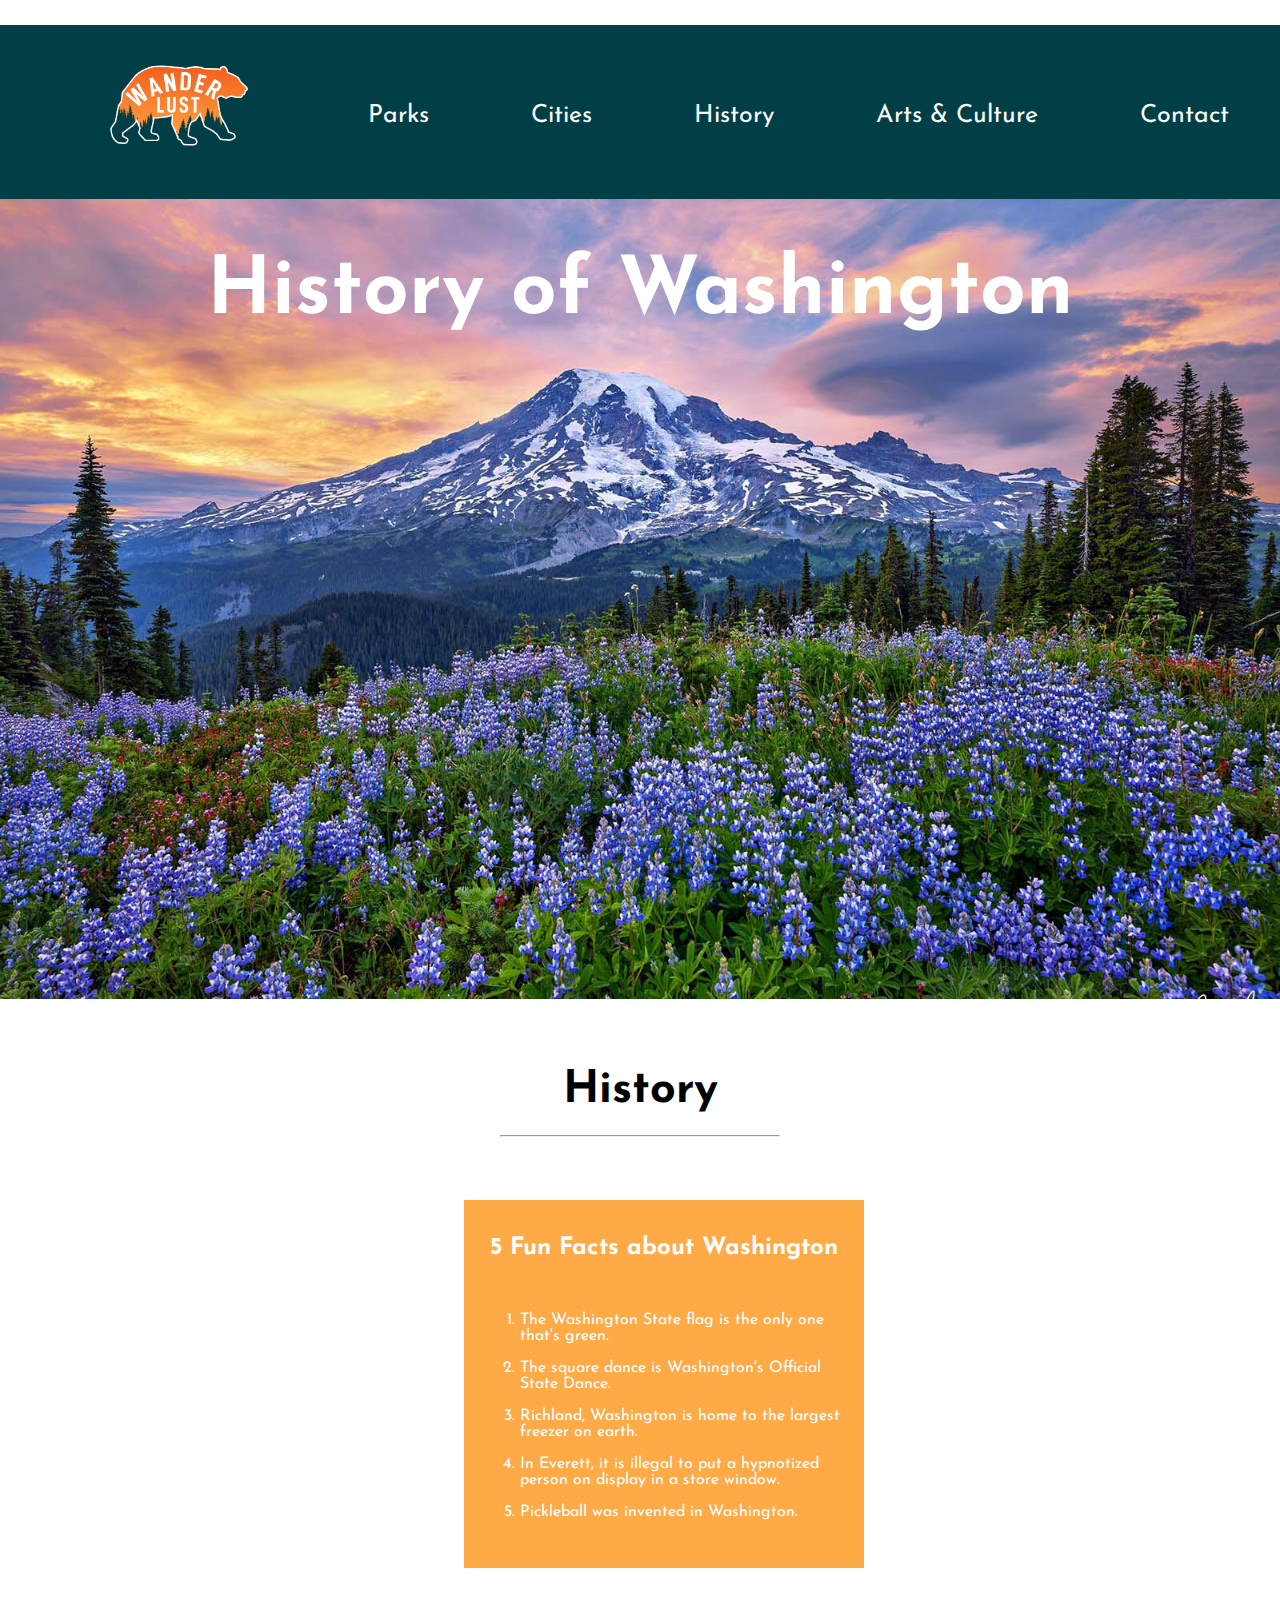
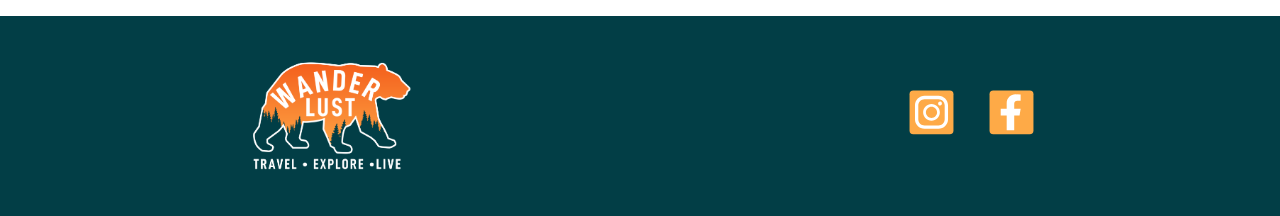
==== arts-and-culture.html @ be588393 "staged nav/footer on remaining pages" ====
<!DOCTYPE html>
<html lang="en">

<head>
    <meta charset="UTF-8">
    <meta name="viewport" content="width=device-width, initial-scale=1.0">
    <link rel="preconnect" href="https://fonts.googleapis.com">
    <link rel="preconnect" href="https://fonts.gstatic.com" crossorigin>
    <link href="https://fonts.googleapis.com/css2?family=Josefin+Sans:ital,wght@0,100..700;1,100..700&display=swap"
        rel="stylesheet">
    <link rel="stylesheet" href="style.css">
    <title>Explore Washington</title>
</head>

<body>
    <section class="nav-section">
        <!--- Nav tag -->
        <nav>
            <ul class="nav-bar">
                <li class="nav-element"><a href="index.html"><img id="nav-logo" src="/img/Wanderlust_Logo_Nav.png"
                            alt="website logo. bear shilloette, with mountains and trees inside of it."></a></li>
                <!-- Externally links to  https://parks.wa.gov"-->
                <li class="nav-element"><a href="https://parks.wa.gov/" target="_blank">Parks</a></li>
                <li class="nav-element"><a href="cities.html">Cities</a></li>
                <li class="nav-element"><a href="history.html">History</a></li>
                <li class="nav-element"><a href="arts-and-culture.html">Arts & Culture</a></li>
                <li class="nav-element"><a href="contact-us.html">Contact</a></li>

            </ul>
        </nav>
    </section>
    <section class="hero-section">

        <!---Header tag -->
        <header>
            <h1>History of Washington</h1>
        </header>

    </section>
    <section class="content-section">
        <div class="content-header">

            <h2>History</h2>
            <hr class="content-hr">
        </div>
        <div class="content-box">
            <div class="content-main">

            </div>
            <aside class="content-aside">
                <h2 class="aside-h2">5 Fun Facts about Washington</h2>
                <ol>
                    <li class="aside-li-item">The Washington State flag is the only one that's green.</li>
                    <li class="aside-li-item">The square dance is Washington's Official State Dance.</li>
                    <li class="aside-li-item">Richland, Washington is home to the largest freezer on earth.</li>
                    <li class="aside-li-item">In Everett, it is illegal to put a hypnotized person on display in a store
                        window.</li>
                    <li class="aside-li-item">Pickleball was invented in Washington.</li>
                </ol>
            </aside>
        </div>

    </section>

    <footer>
        <img id="footer-logo" src="img/Wanderlust_Logo_Footer.png" alt="bear logo">
        <div>
            <img class="instagram-logo" src="WanderLust_IG.svg" alt="orange instagram logo">
            <img class="facebook-logo" src="WanderLust-FB.svg" alt="orange facebook logo">
        </div>
    </footer>
</body>

</html>
---- style.css ----
*,
*::before,
*::after {
  box-sizing: border-box;
}

*{
   font-family: "Josefin Sans", sans-serif;
   
}

html,
body {
  margin: 0;
  padding: 0;
}



:root{
 --primary-color: #10330B;
 --secondary-color: #023E46;
 --tertiary-color: #1C676A;
 --orange-1: #A54610;
 --hover: #FEAA47;

}
.container{
    display: flex;
    flex-direction: column;
    align-items: center;
    justify-content: center;
}

.column{
    display: flex;
    flex-direction: column;
    align-items: center;
    justify-content: center;
}

#nav-logo{
    width: 175px;
    height: 175px;
}

#footer-logo{
    width: 200px;
    height: 200px;
}

.nav-bar{
    display: flex;
    flex-direction: row;
    justify-content: space-around;
    align-items: center;
    background-color: var(--secondary-color);
    font-size: 25px;
    
}

.nav-element{
    color: #fff;
    text-decoration: none;
    list-style-type: none;
}

.nav-element a{
    color: #fff;
    text-decoration: none;

}
.nav-element a:hover{
    color: var(--hover);
} 

.hero-section{
  background-image: url(img/hero-img.jpg);
  background-size: cover;
  width: 100vw;
  height: 800px;
  margin-top: -2rem;
  display: flex;
  justify-content: center;
  font-size: 40px;
  color: #fff;
} 


.content-header{
    margin-top: 2rem;
    display: flex;
    flex-direction: column;
    align-items: center;
    font-size: 30px;
}
.content-hr{
    margin-top: -1rem;
    width: 280px;
    color: var(--orange-1);
}
.content-box{
    margin-top: 3rem;
    margin-bottom: 3rem;
    display: flex;
    flex-direction: row;
    justify-content: center;
}
.content-main{
    max-width: 900px;
    margin-right: 2rem;
    color: var(--tertiary-color)
}
.content-aside{
    margin-left: 1rem;
    background-color: var(--hover);
    max-width: 400px;
    display: flex;
    flex-direction: column;
    align-items: center;
    padding: 1rem;
    color: #fff;
}

.aside-li-item{
    margin-top: 1rem;
    margin-bottom: 1rem;
}

.card-box{
    display: flex;
    flex-direction: row;
    justify-content: center;
    align-items: center;
    margin-right: 2rem;
    
}
.card{
    display: flex;
    flex-direction: row;
    justify-content: center;
    align-items: center;
    margin: 2rem;
    width: 250px;
    height: 250px;
    border-radius: 15px;
    color: #fff;
    font-size: 24px;
    box-shadow: 0px 4px 8px 0px rgba(0, 0, 0, 0.2);
}
.card a{
    color: #fff;
    text-decoration: none;
}

.card a:hover{
     color: var(--hover);
     
}

.card:hover{
    background-color: var(--hover);
    transform: scale(1.1);
    transition: 0.5s;
    font-size: 30px;
}

.parks{
    background-image: url(img/parks-img.jpg);
    background-size: cover;
    
}

.cities{
    background-image: url(img/cities-img.jpg);
    background-size: cover;
}

.history{
    background-image: url(img/history-img.jpg);
    background-size: cover;
}

.culture{
    background-image: url(img/culture-img.jpg);
    background-size: cover;
}




/** Cities Styling **/

.cities-hero-section{
    background-image: url(img/cities-hero-img.png);
    background-size: cover;
    width: 100vw;
    height: 650px;
    margin-top: -2rem;
    display: flex;
    justify-content: center;
    font-size: 40px;
    color: #fff;
}

.city-card{
    display: flex;
    flex-direction: row;
    justify-content: center;
    margin-bottom: 3rem;
    
}

.city-img{
    width: 600px;
    max-height: 337.25px;
}
.cities-main{
    max-width: 1200px;
    color: var(--tertiary-color);
}
.city-content{
    display: flex;
    flex-direction: column;
    justify-content: center;
    margin-left: 2rem;
    margin-right: 2rem;
    max-width: 600px;
}

footer{
    background-color: var(--secondary-color);
    display: flex;
    justify-content: space-around;
    align-items: center;
}


.instagram-logo{
    height: 75px;
    width: 75px;
}

.facebook-logo{
    height: 75px;
    width: 75px;
}


/**Contact Us Form Styling **/

.contact-us-form{
    width: 600px;
    background-color: var(--tertiary-color);
    color: #fff;
}
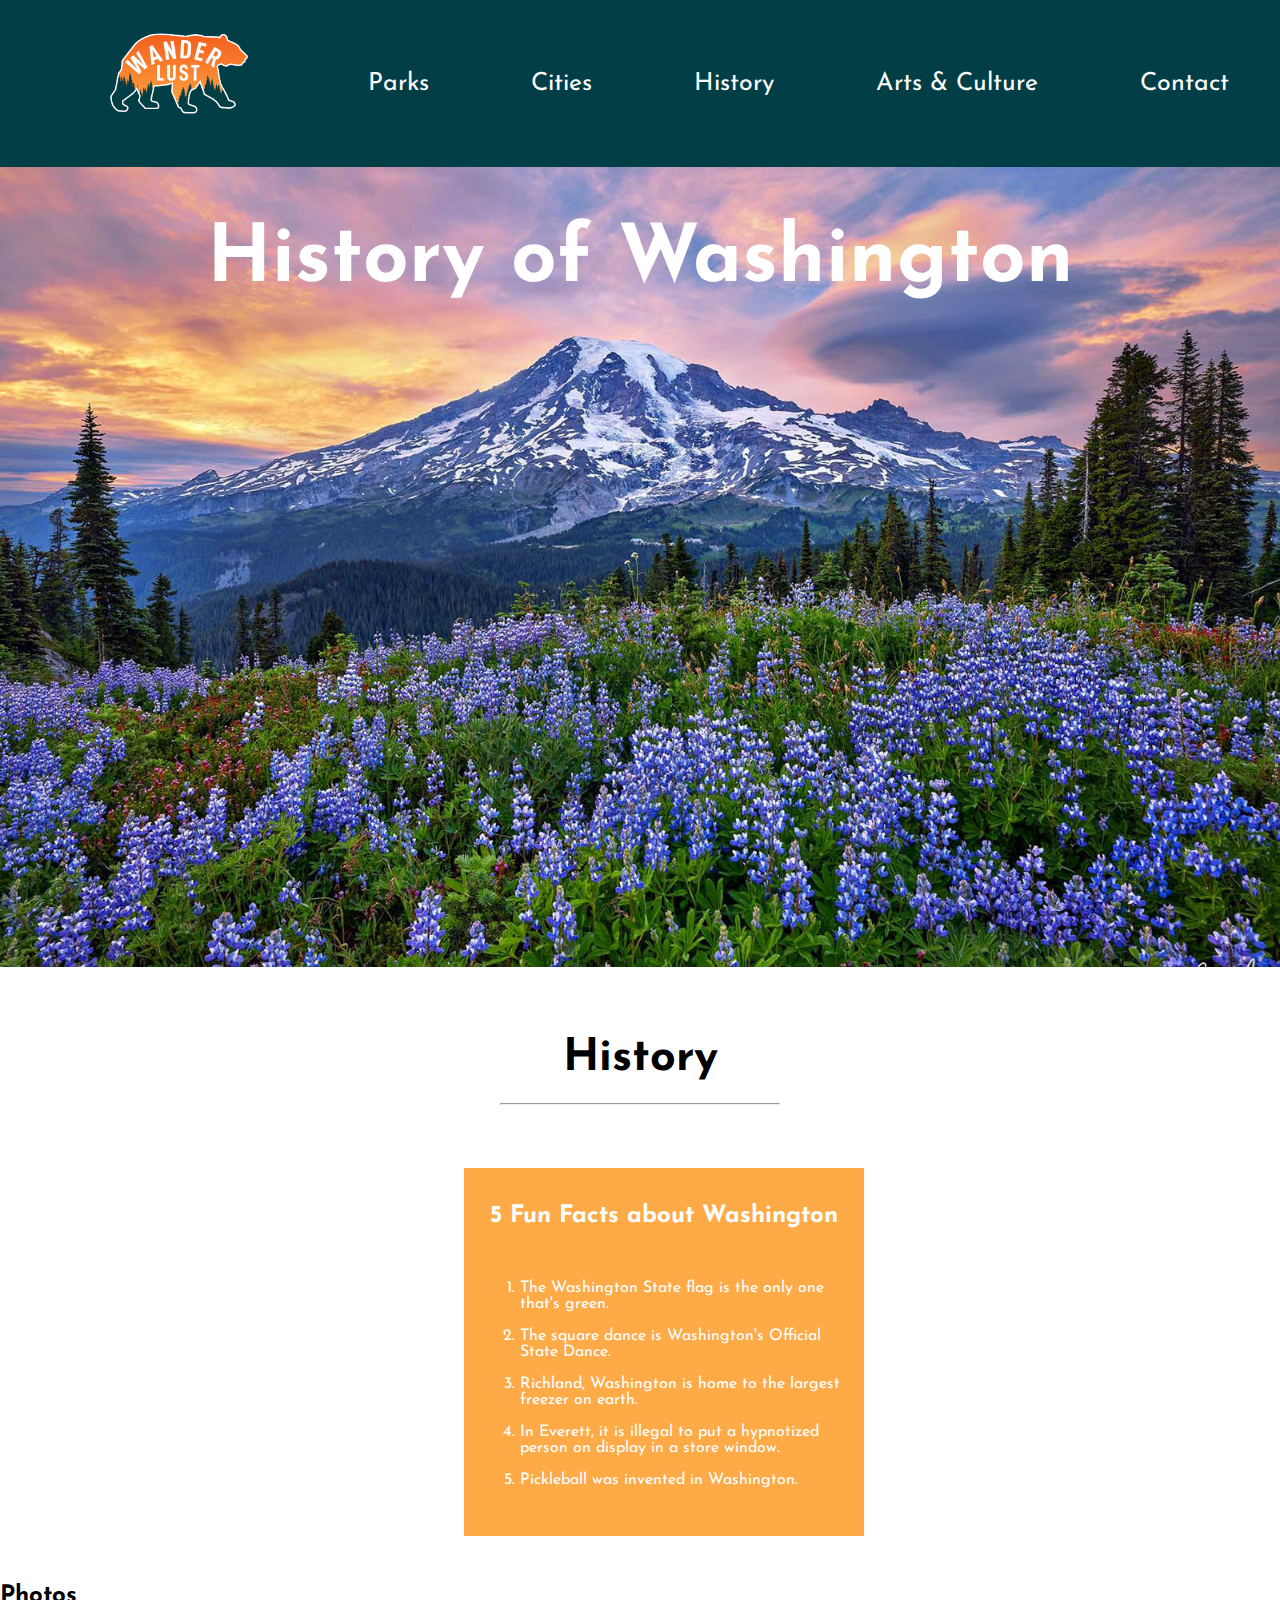
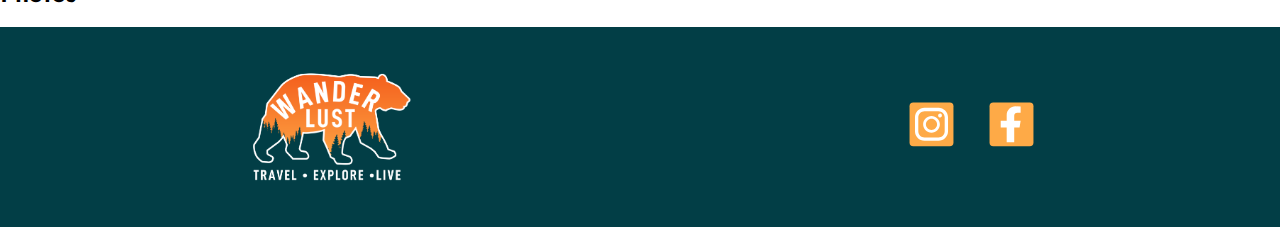
==== commit c9f5f750: "Started Arts & culture page" ====
--- a/arts-and-culture.html
+++ b/arts-and-culture.html
@@ -13,7 +13,7 @@
 </head>
 
 <body>
-    <section class="nav-section">
+    <header class="nav-section">
         <!--- Nav tag -->
         <nav>
             <ul class="nav-bar">
@@ -28,14 +28,9 @@
 
             </ul>
         </nav>
-    </section>
+    </header>
     <section class="hero-section">
-
-        <!---Header tag -->
-        <header>
-            <h1>History of Washington</h1>
-        </header>
-
+        <h1>History of Washington</h1>
     </section>
     <section class="content-section">
         <div class="content-header">
@@ -61,7 +56,15 @@
         </div>
 
     </section>
+    <!---Photo Gallery made with HTML Table--->
+    <section class="photo-table">
+        <table>
+            <tr>
+                <H2>Photos</H2>
+            </tr>
 
+        </table>
+    </section>
     <footer>
         <img id="footer-logo" src="img/Wanderlust_Logo_Footer.png" alt="bear logo">
         <div>
--- a/style.css
+++ b/style.css
@@ -49,6 +49,9 @@
 #footer-logo{
     width: 200px;
     height: 200px;
+}
+.nav-section{
+    margin-top: -2rem;
 }
 
 .nav-bar{
@@ -230,6 +233,21 @@
     max-width: 600px;
 }
 
+
+.history-hero-section{
+    background-image: url(img/history-hero.jpg);
+    background-size: cover;
+    width: 100vw;
+    height: 650px;
+    margin-top: -2rem;
+    display: flex;
+    justify-content: center;
+    font-size: 40px;
+    color: #fff;
+
+}
+
+/** Footer Styling **/
 footer{
     background-color: var(--secondary-color);
     display: flex;
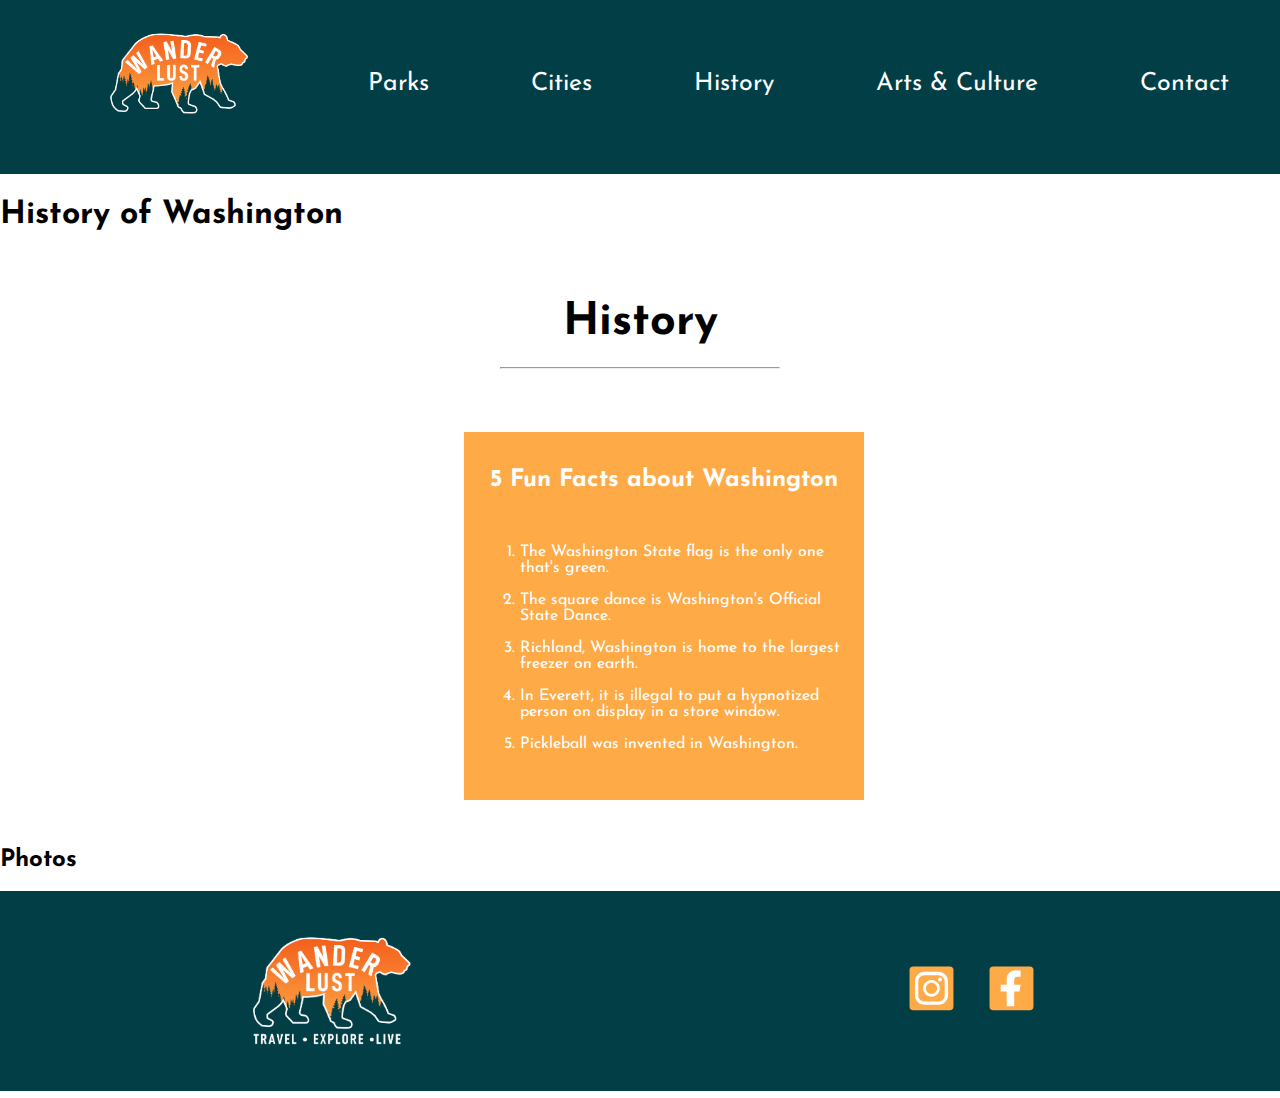
==== commit c434fa2e: "removed hieght" ====
--- a/arts-and-culture.html
+++ b/arts-and-culture.html
@@ -17,7 +17,7 @@
         <!--- Nav tag -->
         <nav>
             <ul class="nav-bar">
-                <li class="nav-element"><a href="index.html"><img id="nav-logo" src="/img/Wanderlust_Logo_Nav.png"
+                <li class="nav-element"><a href="index.html"><img id="nav-logo" src="img/Wanderlust-logo-nav.png"
                             alt="website logo. bear shilloette, with mountains and trees inside of it."></a></li>
                 <!-- Externally links to  https://parks.wa.gov"-->
                 <li class="nav-element"><a href="https://parks.wa.gov/" target="_blank">Parks</a></li>
--- a/style.css
+++ b/style.css
@@ -61,7 +61,6 @@
     align-items: center;
     background-color: var(--secondary-color);
     font-size: 25px;
-    
 }
 
 .nav-element{
@@ -79,7 +78,7 @@
     color: var(--hover);
 } 
 
-.hero-section{
+/**.hero-section{
   background-image: url(img/hero-img.jpg);
   background-size: cover;
   width: 100vw;
@@ -89,8 +88,28 @@
   justify-content: center;
   font-size: 40px;
   color: #fff;
-} 
-
+} **/
+
+/**  Hero Section Styling  for requiements **/
+.hero-image {
+    background-image: url("img/hero-img.jpg");
+    width: 100vw;
+    height: 850px;
+    margin-top: -2rem;
+    background-repeat: no-repeat;
+    background-size: cover;
+    position: relative;
+  }
+
+  .hero-text {
+    text-align: center;
+    position: absolute;
+    top: 10%;
+    left: 50%;
+    transform: translate(-50%, -50%);
+    color: white;
+    font-size: 40px;
+  }
 
 .content-header{
     margin-top: 2rem;
@@ -112,11 +131,13 @@
     justify-content: center;
 }
 .content-main{
+    float: left;
     max-width: 900px;
     margin-right: 2rem;
     color: var(--tertiary-color)
 }
 .content-aside{
+    float: right;
     margin-left: 1rem;
     background-color: var(--hover);
     max-width: 400px;
@@ -233,6 +254,28 @@
     max-width: 600px;
 }
 
+.table-section{
+    display: flex;
+    flex-direction: column;
+    justify-content: center;
+    
+}
+
+.city-table{
+    display: flex;
+    flex-direction: column;
+    justify-content: center;
+    align-items: center;
+    margin-bottom: 2rem;
+    color: var(--secondary-color);
+}
+
+td{
+    padding: 10px;
+    text-align: center;
+    border: 1px solid #ddd;
+}
+/** History Styling **/
 
 .history-hero-section{
     background-image: url(img/history-hero.jpg);
@@ -247,6 +290,15 @@
 
 }
 
+/**Contact Us Form Styling **/
+
+.contact-us-form{
+    width: 600px;
+    background-color: var(--tertiary-color);
+    color: #fff;
+}
+
+
 /** Footer Styling **/
 footer{
     background-color: var(--secondary-color);
@@ -266,11 +318,3 @@
     width: 75px;
 }
 
-
-/**Contact Us Form Styling **/
-
-.contact-us-form{
-    width: 600px;
-    background-color: var(--tertiary-color);
-    color: #fff;
-}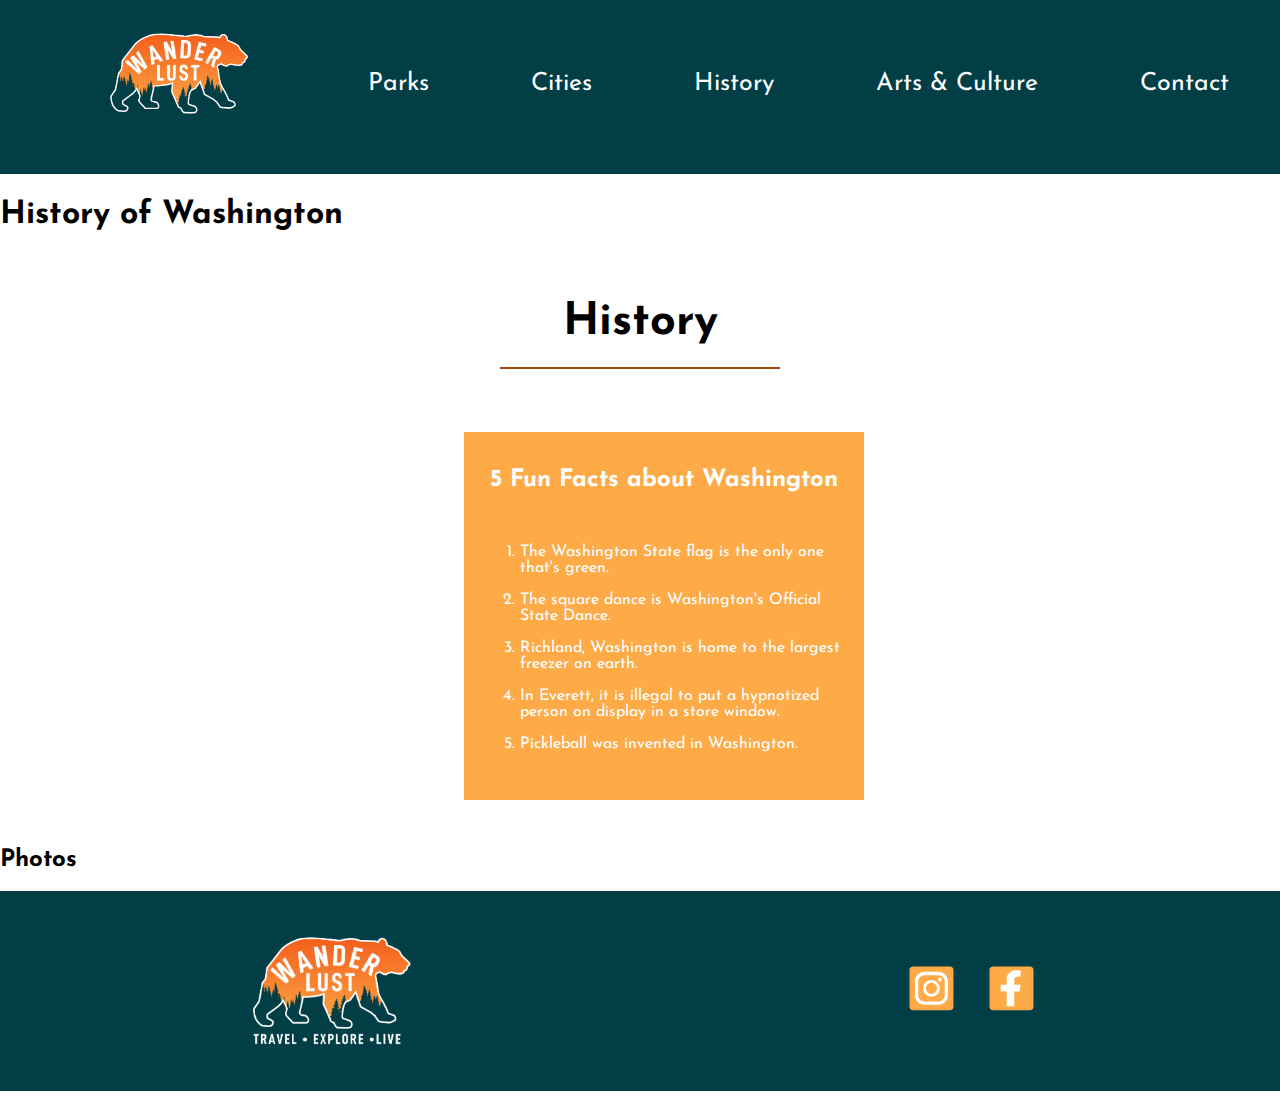
==== commit 2bb0e404: "fixed line rules and title tags" ====
--- a/arts-and-culture.html
+++ b/arts-and-culture.html
@@ -9,7 +9,7 @@
     <link href="https://fonts.googleapis.com/css2?family=Josefin+Sans:ital,wght@0,100..700;1,100..700&display=swap"
         rel="stylesheet">
     <link rel="stylesheet" href="style.css">
-    <title>Explore Washington</title>
+    <title>Explore Washington | Arts & Culture</title>
 </head>
 
 <body>
--- a/style.css
+++ b/style.css
@@ -121,8 +121,11 @@
 .content-hr{
     margin-top: -1rem;
     width: 280px;
-    color: var(--orange-1);
-}
+    background-color: var(--orange-1);
+    height: 2px;
+    border: none;
+}
+
 .content-box{
     margin-top: 3rem;
     margin-bottom: 3rem;
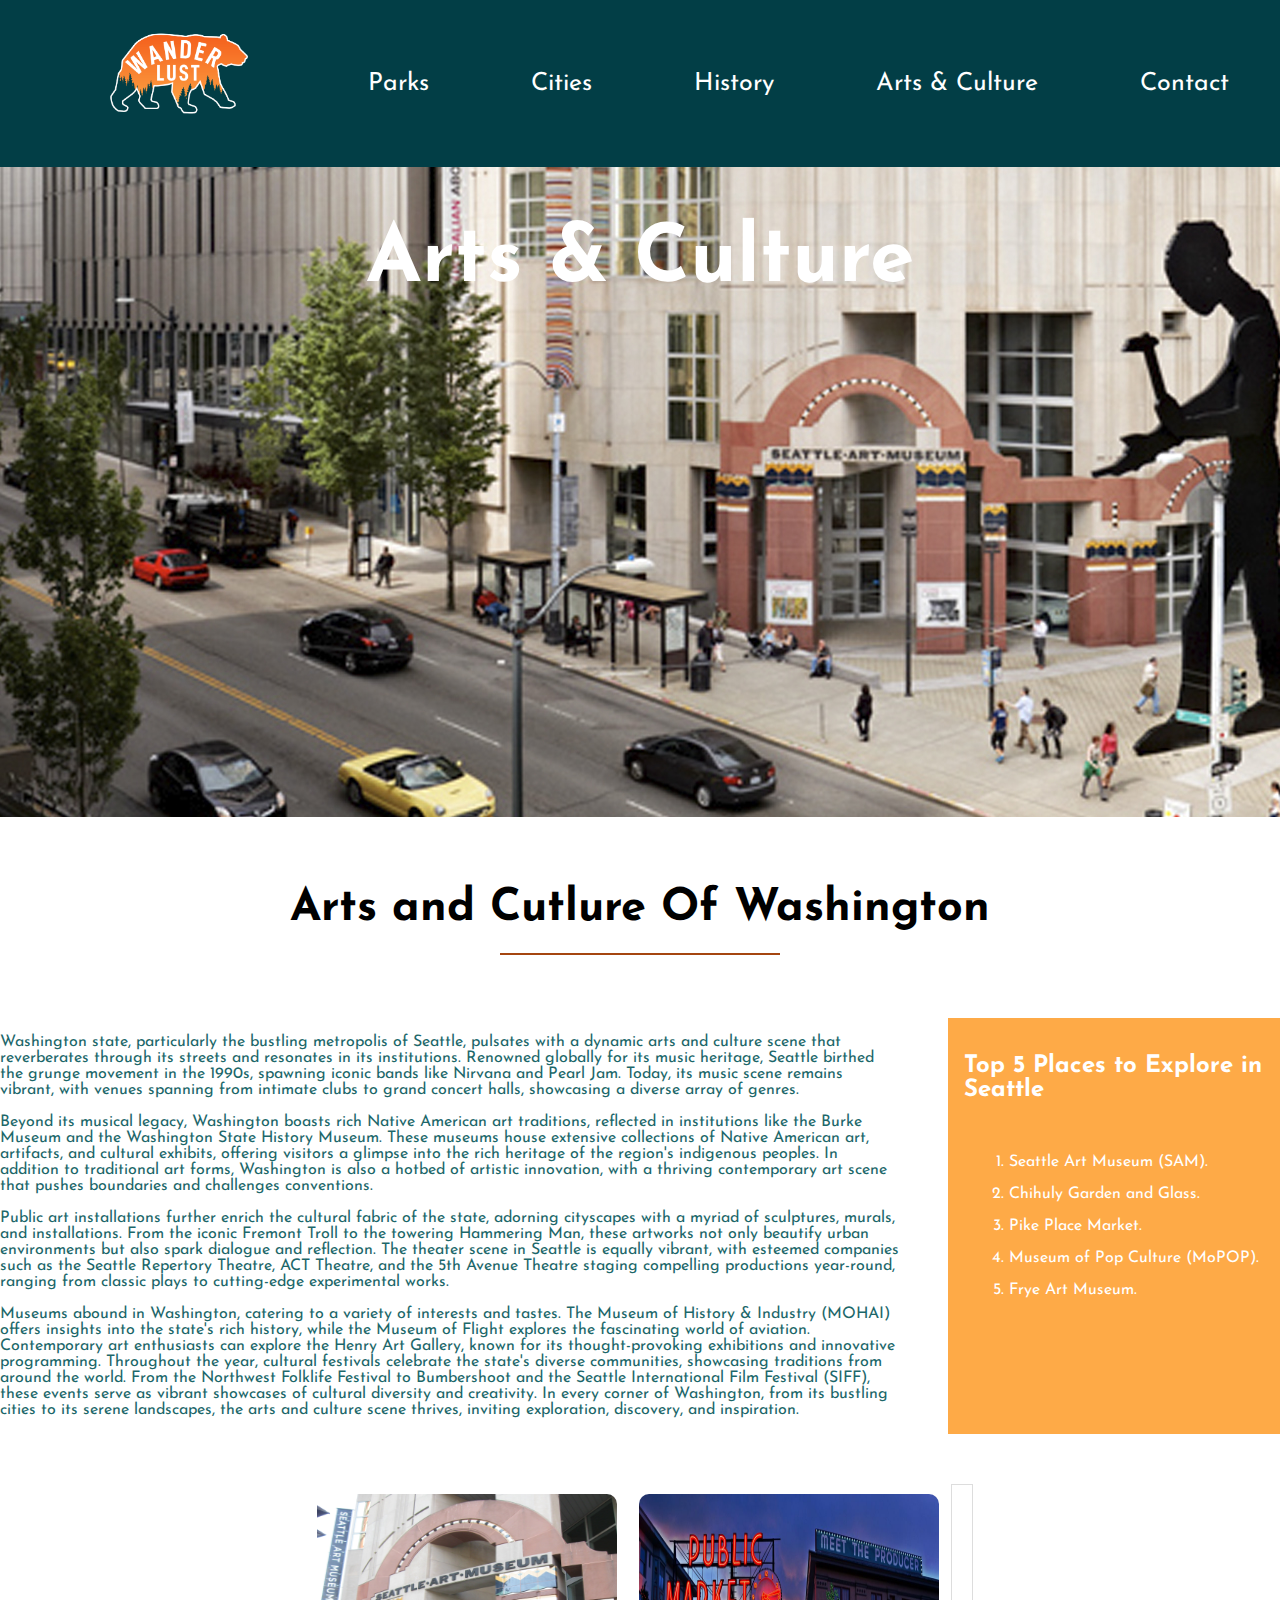
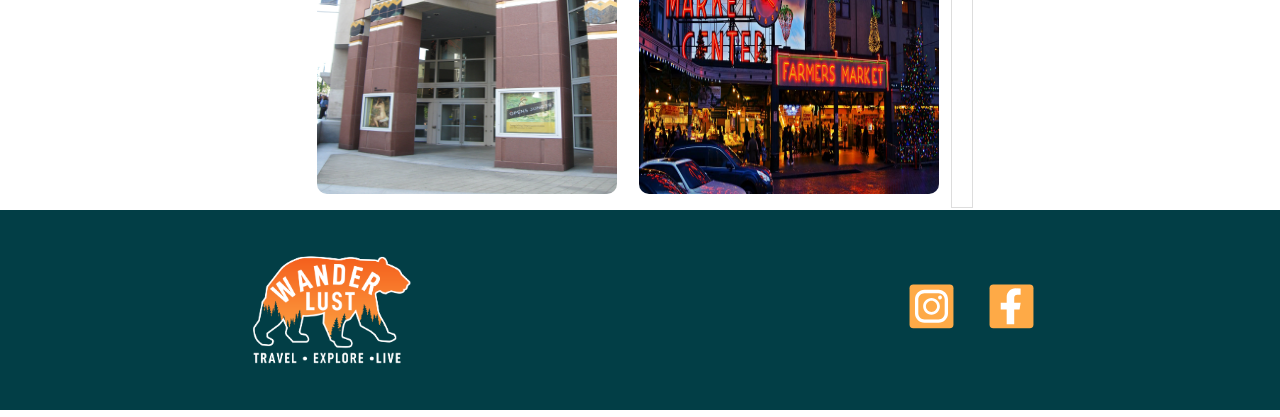
==== commit 5de0cb6b: "Started building arts and Culture page" ====
--- a/arts-and-culture.html
+++ b/arts-and-culture.html
@@ -29,40 +29,66 @@
             </ul>
         </nav>
     </header>
-    <section class="hero-section">
-        <h1>History of Washington</h1>
+    <section class="arts-hero-section">
+        <h1>Arts & Culture </h1>
     </section>
     <section class="content-section">
         <div class="content-header">
 
-            <h2>History</h2>
+            <h2>Arts and Cutlure Of Washington</h2>
             <hr class="content-hr">
         </div>
         <div class="content-box">
             <div class="content-main">
-
+                <p>Washington state, particularly the bustling metropolis of Seattle, pulsates with a dynamic arts and
+                    culture scene that reverberates through its streets and resonates in its institutions. Renowned
+                    globally for its music heritage, Seattle birthed the grunge movement in the 1990s, spawning iconic
+                    bands like Nirvana and Pearl Jam. Today, its music scene remains vibrant, with venues spanning from
+                    intimate clubs to grand concert halls, showcasing a diverse array of genres.</p>
+                <p>Beyond its musical legacy, Washington boasts rich Native American art traditions, reflected in
+                    institutions like the Burke Museum and the Washington State History Museum. These museums house
+                    extensive collections of Native American art, artifacts, and cultural exhibits, offering visitors a
+                    glimpse into the rich heritage of the region's indigenous peoples. In addition to traditional art
+                    forms, Washington is also a hotbed of artistic innovation, with a thriving contemporary art scene
+                    that pushes boundaries and challenges conventions.</p>
+                <p>Public art installations further enrich the cultural fabric of the state, adorning cityscapes with a
+                    myriad of sculptures, murals, and installations. From the iconic Fremont Troll to the towering
+                    Hammering Man, these artworks not only beautify urban environments but also spark dialogue and
+                    reflection. The theater scene in Seattle is equally vibrant, with esteemed companies such as the
+                    Seattle Repertory Theatre, ACT Theatre, and the 5th Avenue Theatre staging compelling productions
+                    year-round, ranging from classic plays to cutting-edge experimental works.</p>
+                <p>Museums abound in Washington, catering to a variety of interests and tastes. The Museum of History &
+                    Industry (MOHAI) offers insights into the state's rich history, while the Museum of Flight explores
+                    the fascinating world of aviation. Contemporary art enthusiasts can explore the Henry Art Gallery,
+                    known for its thought-provoking exhibitions and innovative programming. Throughout the year,
+                    cultural festivals celebrate the state's diverse communities, showcasing traditions from around the
+                    world. From the Northwest Folklife Festival to Bumbershoot and the Seattle International Film
+                    Festival (SIFF), these events serve as vibrant showcases of cultural diversity and creativity. In
+                    every corner of Washington, from its bustling cities to its serene landscapes, the arts and culture
+                    scene thrives, inviting exploration, discovery, and inspiration.</p>
             </div>
             <aside class="content-aside">
-                <h2 class="aside-h2">5 Fun Facts about Washington</h2>
+                <h2 class="aside-h2">Top 5 Places to Explore in Seattle</h2>
                 <ol>
-                    <li class="aside-li-item">The Washington State flag is the only one that's green.</li>
-                    <li class="aside-li-item">The square dance is Washington's Official State Dance.</li>
-                    <li class="aside-li-item">Richland, Washington is home to the largest freezer on earth.</li>
-                    <li class="aside-li-item">In Everett, it is illegal to put a hypnotized person on display in a store
-                        window.</li>
-                    <li class="aside-li-item">Pickleball was invented in Washington.</li>
+                    <li class="aside-li-item">Seattle Art Museum (SAM).</li>
+                    <li class="aside-li-item">Chihuly Garden and Glass.</li>
+                    <li class="aside-li-item">Pike Place Market.</li>
+                    <li class="aside-li-item">Museum of Pop Culture (MoPOP).</li>
+                    <li class="aside-li-item">Frye Art Museum.</li>
                 </ol>
             </aside>
         </div>
 
     </section>
-    <!---Photo Gallery made with HTML Table--->
-    <section class="photo-table">
-        <table>
+    <section class="photo-table-section">
+        <table class="photo-table">
             <tr>
-                <H2>Photos</H2>
+                <td class="arts-td"><img src="img/table-img-1.jpg" alt="Seattle art musem entrance" class="table-img">
+                </td>
+                <td class="arts-td"><img src="img/table-img-2.jpg" alt="Pikes place market at night" class="table-img">
+                </td>
+                <td></td>
             </tr>
-
         </table>
     </section>
     <footer>
--- a/style.css
+++ b/style.css
@@ -256,6 +256,18 @@
     margin-right: 2rem;
     max-width: 600px;
 }
+.cities-aside{
+    float: right;
+    margin-left: 1rem;
+    background-color: var(--hover);
+    max-width: 400px;
+    height: 380px;
+    display: flex;
+    flex-direction: column;
+    align-items: center;
+    padding: 1rem;
+    color: #fff;
+}
 
 .table-section{
     display: flex;
@@ -293,15 +305,105 @@
 
 }
 
+/** Arts & Culture**/
+.arts-hero-section{
+    background-image: url(img/arts-hero.png);
+    background-size: cover;
+    width: 100vw;
+    height: 650px;
+    margin-top: -2rem;
+    display: flex;
+    justify-content: center;
+    font-size: 40px;
+    color: #fff;
+
+}
+
+.photo-table-section{
+    display: flex;
+    flex-direction: column;
+    align-items: center;
+    justify-content: center;
+}
+
+
+.photo-table{
+    border: none;
+}
+
+.arts-td{
+    border: none;
+}
+
+.table-img{
+    width: 300px;
+    height: 300px;
+    border-radius: 10px;
+}
 /**Contact Us Form Styling **/
 
 .contact-us-form{
-    width: 600px;
+    display: flex;
+    flex-direction: column;
+    justify-content: center;
+    align-items: center;
+    width: 650px;
     background-color: var(--tertiary-color);
     color: #fff;
 }
 
-
+form{
+    padding: 4rem;
+}
+
+.input-label{
+    font-size: 18px;
+    margin-bottom: 20px;
+    text-transform: uppercase;
+}
+.input-feild{
+    margin-bottom: 1rem;
+    width: 400px;
+    height: 30px;   
+}
+
+.text-feild{
+    margin-bottom: 1rem;
+    width: 400px;
+    height: 300px;
+}
+
+.submit-btn{
+    width: 180px;
+    height: 40px;
+    color: #fff;
+    background-color: var(--hover);
+    border: none;
+}
+
+.contact-us-aside{
+    float: right;
+    margin-left: 1rem;
+    background-color: var(--hover);
+    max-width: 400px;
+    height: 200px;
+    display: flex;
+    flex-direction: column;
+    align-items: center;
+    padding: 1rem;
+    color: #fff;
+}
+.contact-hero-section{
+    background-image: url(img/contact-us-hero.jpg);
+    background-size: cover;
+    width: 100vw;
+    height: 650px;
+    margin-top: -2rem;
+    display: flex;
+    justify-content: center;
+    font-size: 40px;
+    color: #fff;
+}
 /** Footer Styling **/
 footer{
     background-color: var(--secondary-color);
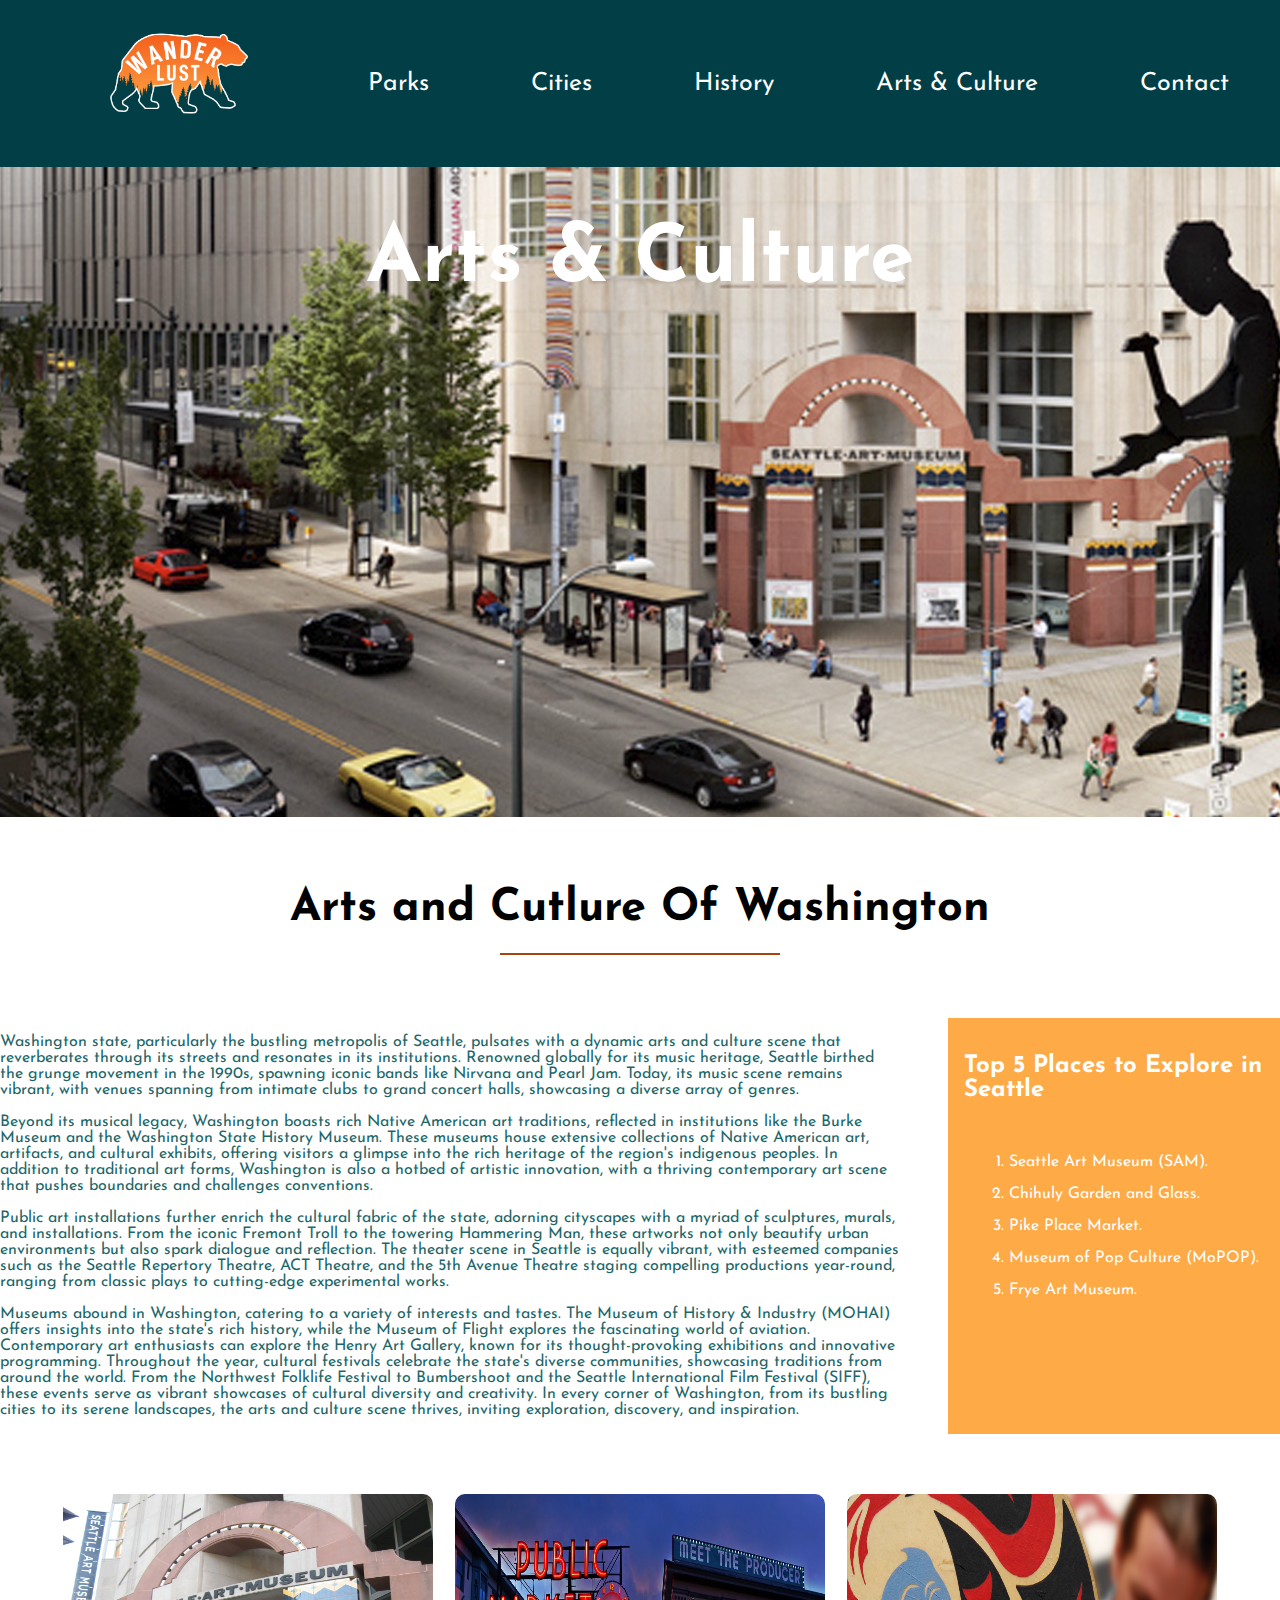
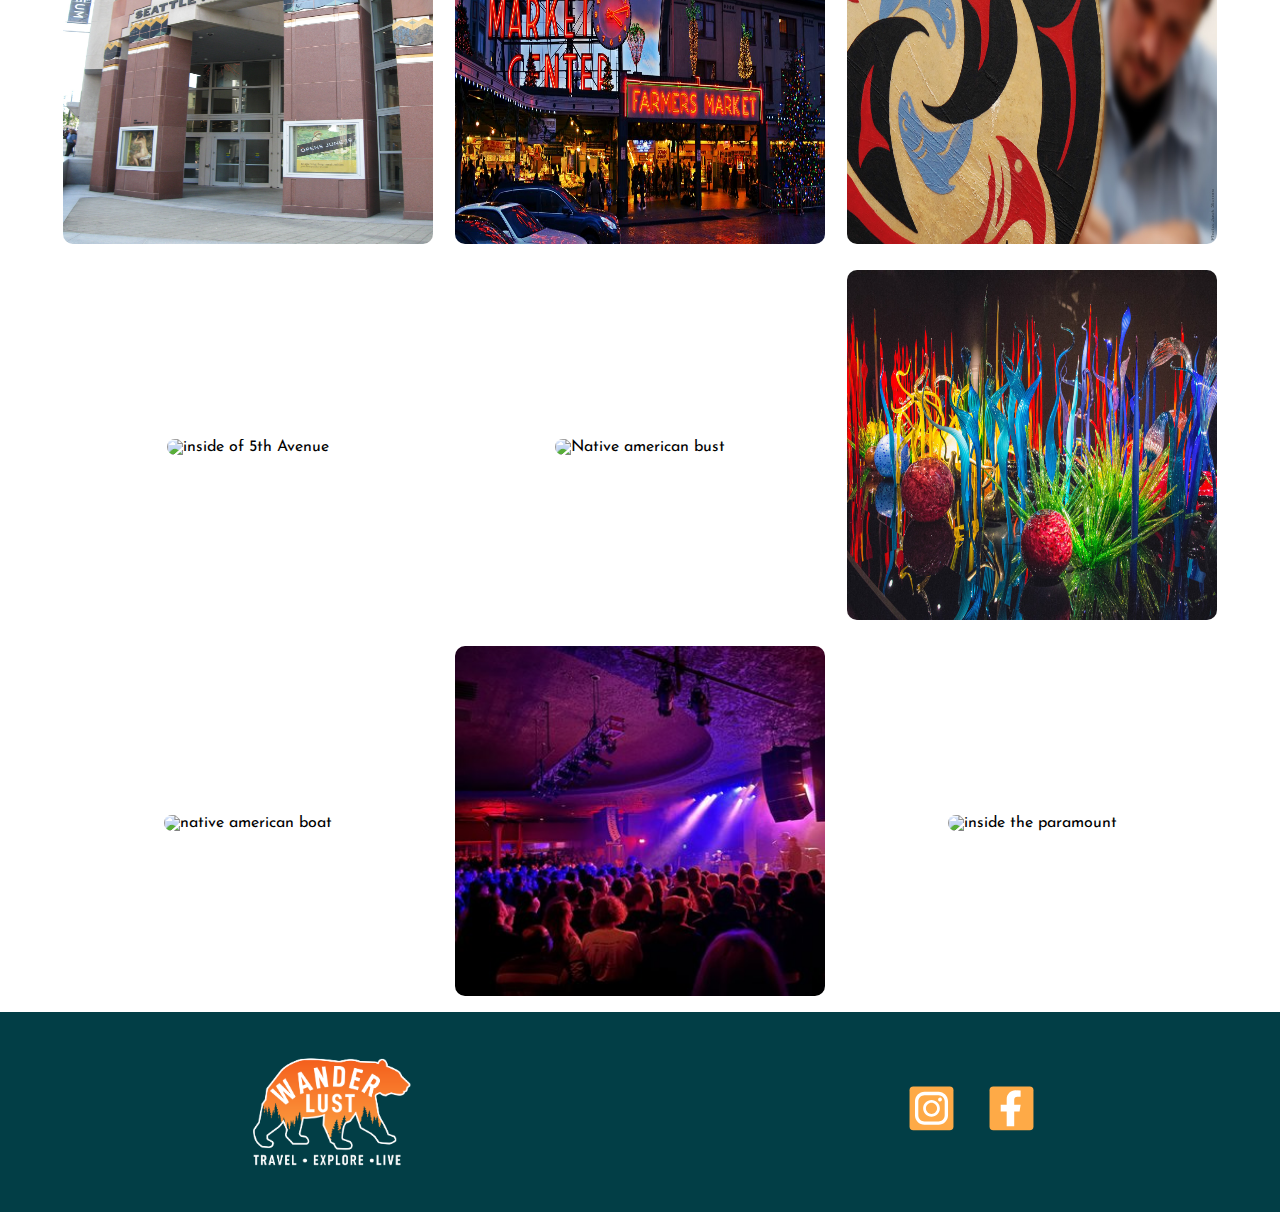
==== commit 206e3ac8: "Project ready for Initial Submission." ====
--- a/arts-and-culture.html
+++ b/arts-and-culture.html
@@ -87,7 +87,21 @@
                 </td>
                 <td class="arts-td"><img src="img/table-img-2.jpg" alt="Pikes place market at night" class="table-img">
                 </td>
-                <td></td>
+                <td class="arts-td"><img src="img/table-img-3.jpg" alt="Native american sheild" class="table-img">
+            </tr>
+            <tr>
+                <td class="arts-td"><img src="img/table-img-4.jpg" alt="inside of 5th Avenue" class="table-img">
+                </td>
+                <td class="arts-td"><img src="img/table-img-5.jpg" alt="Native american bust" class="table-img">
+                </td>
+                <td class="arts-td"><img src="img/table-img-6.jpg" alt="Chihuly garden and glass" class="table-img">
+            </tr>
+            <tr>
+                <td class="arts-td"><img src="img/table-img-7.jpg" alt="native american boat" class="table-img">
+                </td>
+                <td class="arts-td"><img src="img/table-img-8.jpg" alt="inside of the show box" class="table-img">
+                </td>
+                <td class="arts-td"><img src="img/table-img-9.jpg" alt="inside the paramount" class="table-img">
             </tr>
         </table>
     </section>
--- a/style.css
+++ b/style.css
@@ -336,9 +336,13 @@
 }
 
 .table-img{
-    width: 300px;
-    height: 300px;
+    width: 370px;
+    height: 350px;
     border-radius: 10px;
+}
+
+.arts-td:hover{
+    box-shadow: 0px 4px 8px 0px rgba(0, 0, 0, 0.2);
 }
 /**Contact Us Form Styling **/
 
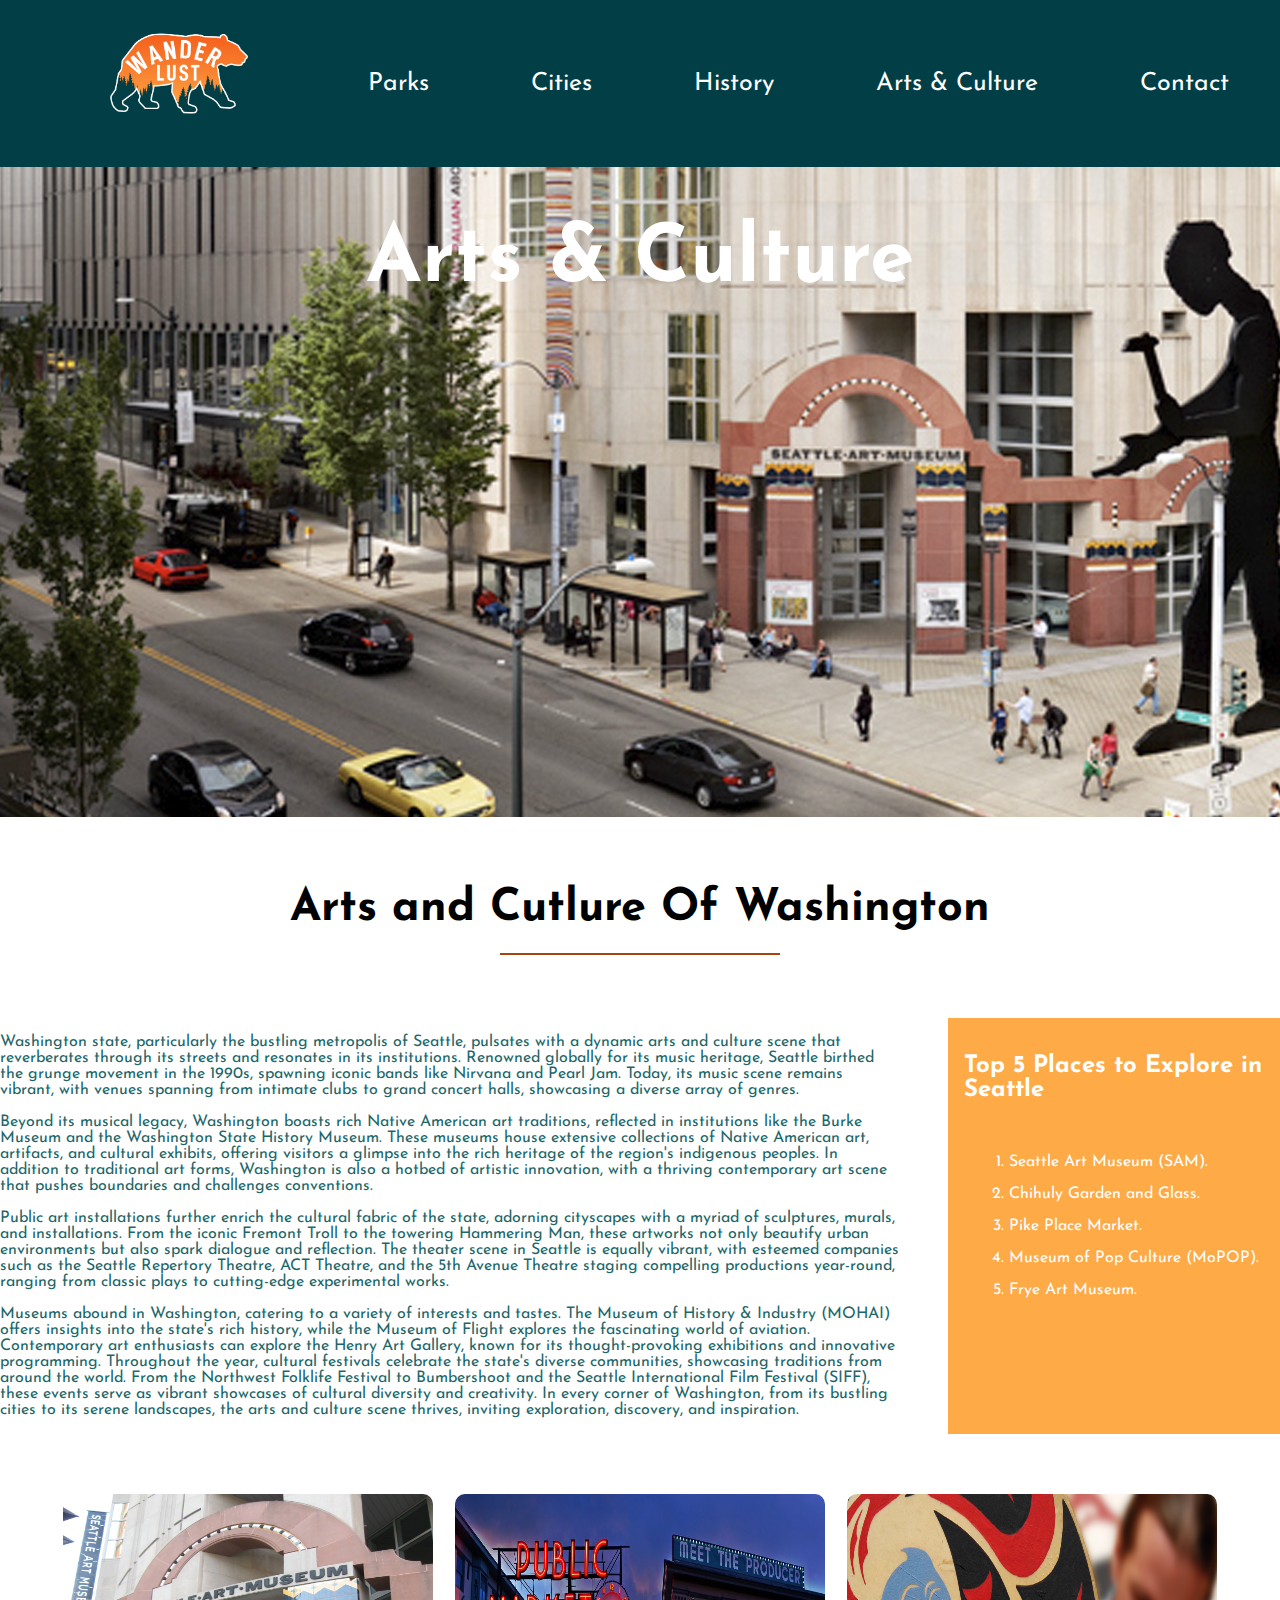
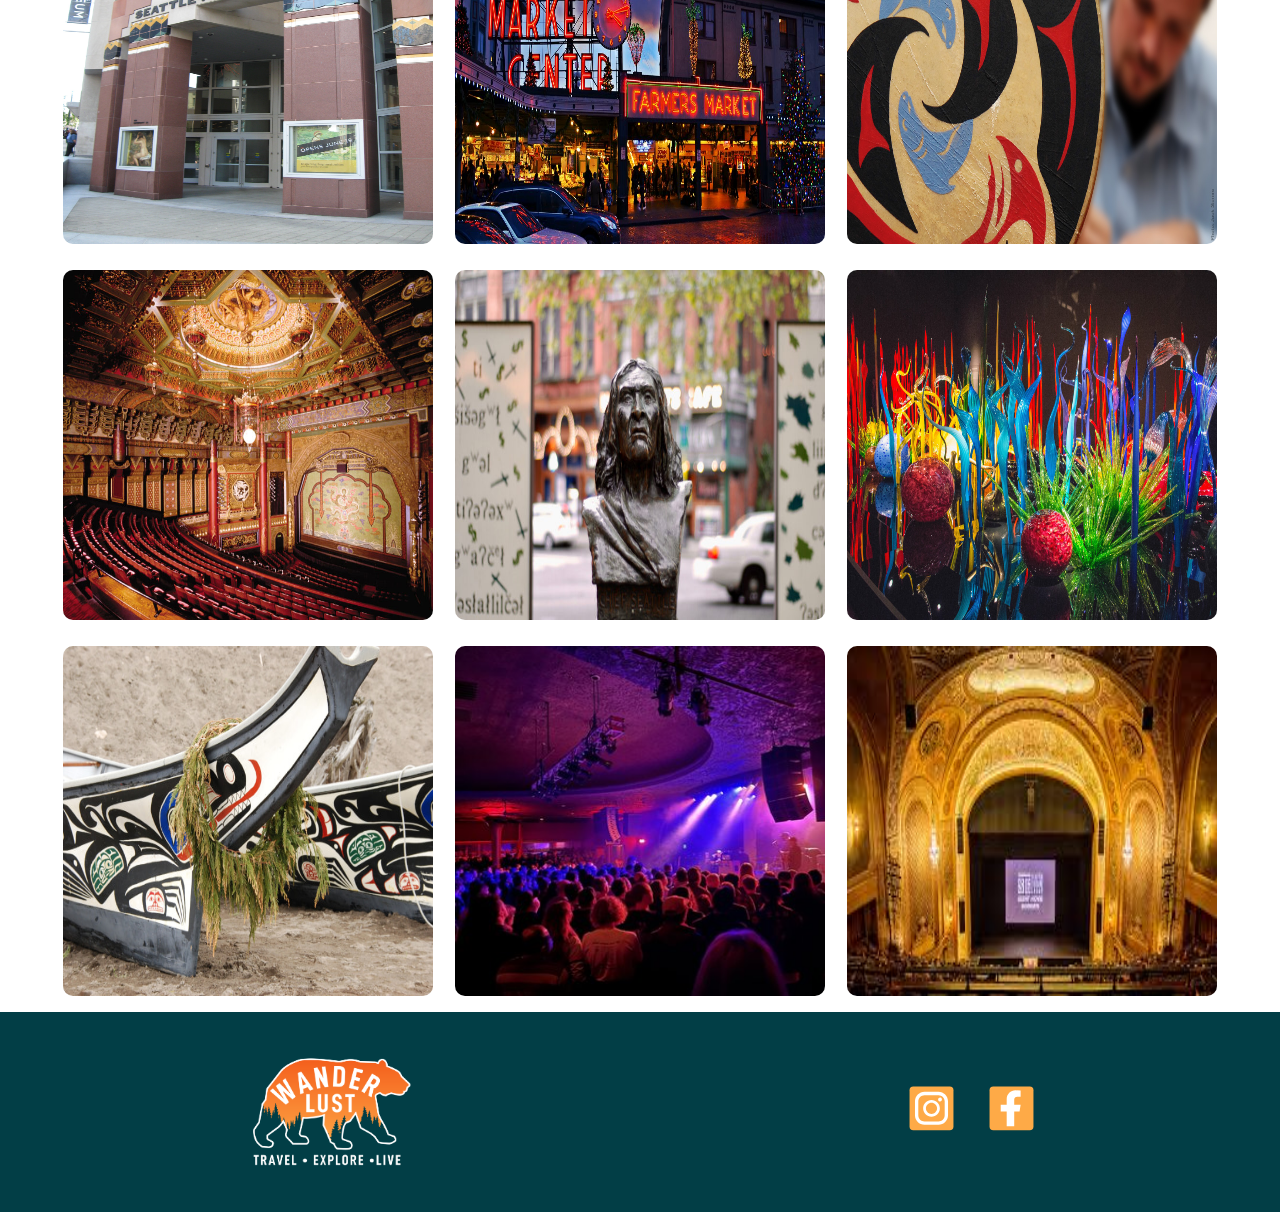
==== commit 67dfbf93: "corrected images" ====
--- a/arts-and-culture.html
+++ b/arts-and-culture.html
@@ -80,6 +80,7 @@
         </div>
 
     </section>
+    <!--- Create a Photo gallery for fun -->
     <section class="photo-table-section">
         <table class="photo-table">
             <tr>
@@ -90,18 +91,18 @@
                 <td class="arts-td"><img src="img/table-img-3.jpg" alt="Native american sheild" class="table-img">
             </tr>
             <tr>
-                <td class="arts-td"><img src="img/table-img-4.jpg" alt="inside of 5th Avenue" class="table-img">
+                <td class="arts-td"><img src="img/Table-img-4.jpg" alt="inside of 5th Avenue" class="table-img">
                 </td>
-                <td class="arts-td"><img src="img/table-img-5.jpg" alt="Native american bust" class="table-img">
+                <td class="arts-td"><img src="img/Table-img-5.jpg" alt="Native american bust" class="table-img">
                 </td>
                 <td class="arts-td"><img src="img/table-img-6.jpg" alt="Chihuly garden and glass" class="table-img">
             </tr>
             <tr>
-                <td class="arts-td"><img src="img/table-img-7.jpg" alt="native american boat" class="table-img">
+                <td class="arts-td"><img src="img/Table-img-7.jpg" alt="native american boat" class="table-img">
                 </td>
                 <td class="arts-td"><img src="img/table-img-8.jpg" alt="inside of the show box" class="table-img">
                 </td>
-                <td class="arts-td"><img src="img/table-img-9.jpg" alt="inside the paramount" class="table-img">
+                <td class="arts-td"><img src="img/Table-img-9.jpg" alt="inside the paramount" class="table-img">
             </tr>
         </table>
     </section>
